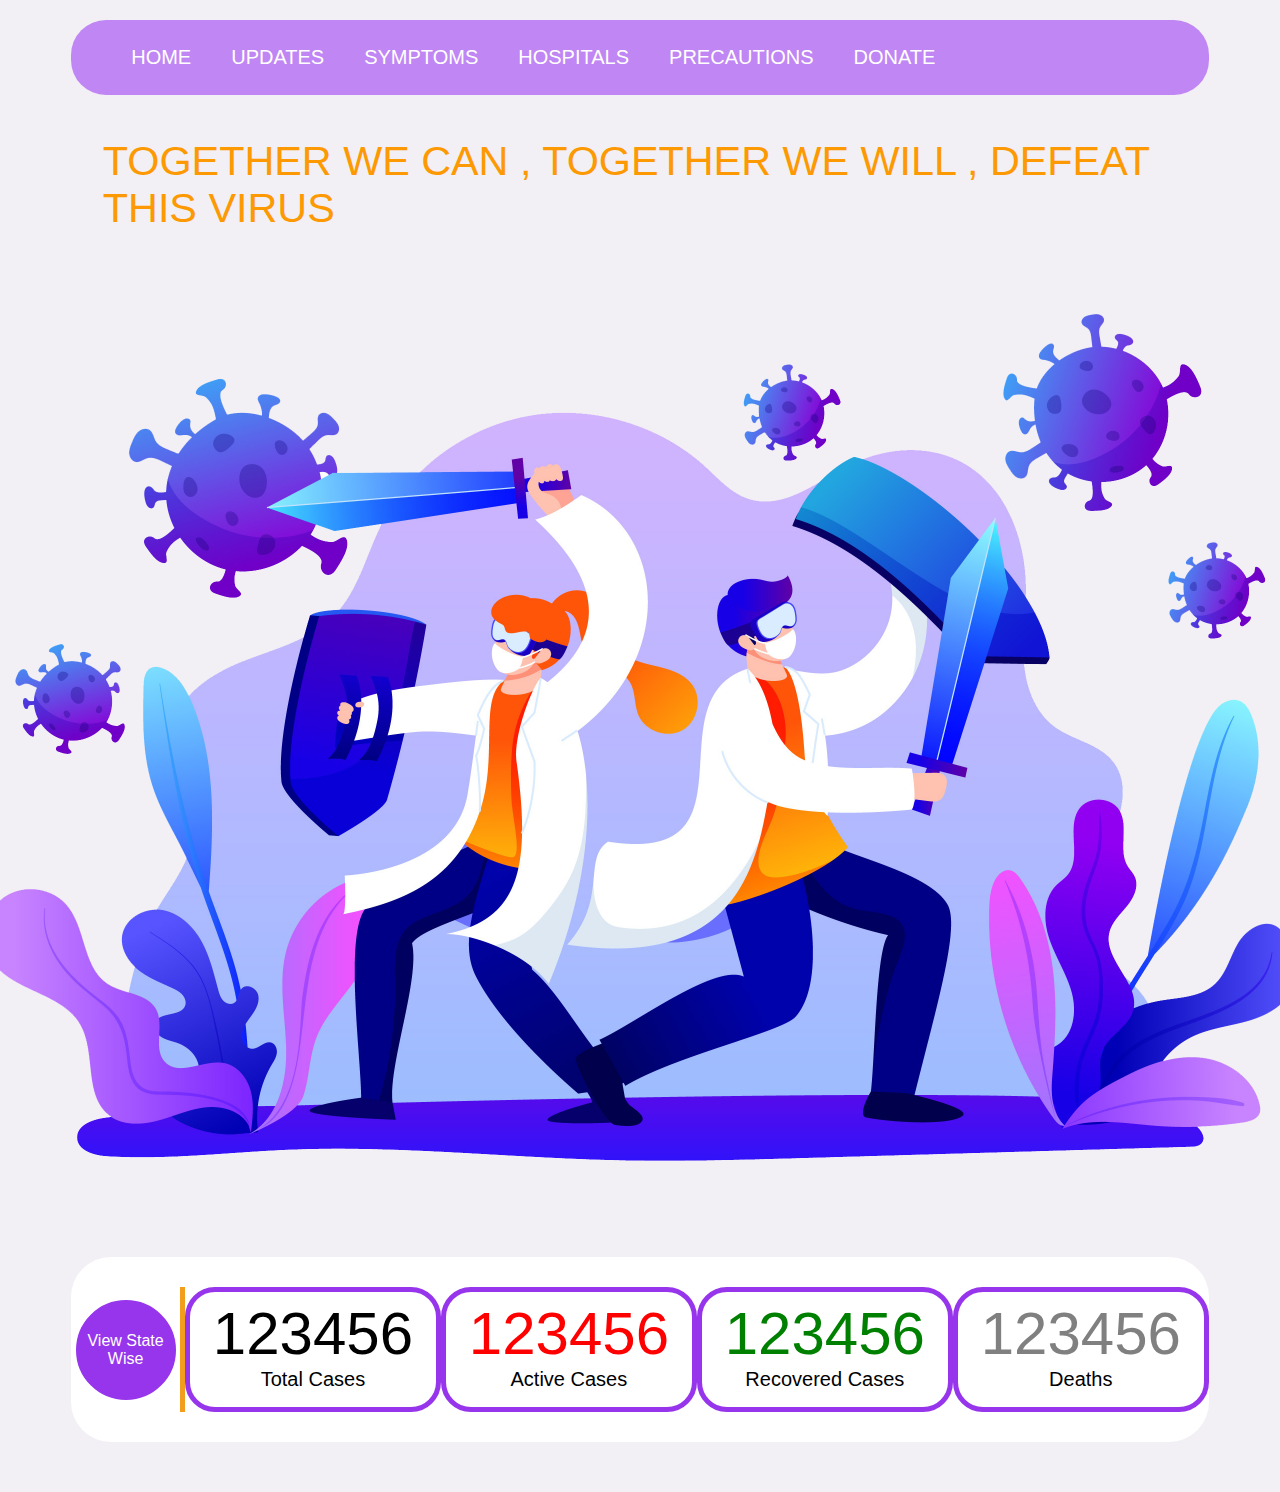
==== index.html @ a0e4c337 "Add files via upload" ====
<!DOCTYPE html>
<html lang="en">

<head>
    <meta charset="UTF-8">
    <meta name="viewport" content="width=device-width, initial-scale=1.0">
    <link rel="stylesheet" href="main.css">
    <link rel="stylesheet" href="https://cdnjs.cloudflare.com/ajax/libs/font-awesome/4.7.0/css/font-awesome.min.css">
    <title>Mehar Covid Informational</title>
</head>

<body>
    <!-- <header> -->
    <div class="navbar">
        <ul type="none">
            <li><a href="#">HOME</a></li>
            <li><a href='#'>UPDATES</a></li>
            <li><a href='#'>SYMPTOMS</a></li>
            <li><a href='#'>HOSPITALS</a></li>
            <li><a href='#'>PRECAUTIONS</a></li>
            <li><a href='#'>DONATE</a></li>
        </ul>
    </div>
    <!-- </header> -->
    <section class="main">
        <div class="motto">
            <p class="motto1">TOGETHER WE CAN , TOGETHER WE WILL , DEFEAT THIS VIRUS</p>
            <!-- <p class="motto1big">DEFEAT THIS VIRUS</p> -->
        </div>
        <div class="illustration">
            <img src="doctors.png" width="1500px" height="1000px">

        </div>
        <!-- <p class="motto2">All information you need related to COVID-19 is available on a single platform.<br></p> -->
    </section>
    <section>
        <div class="main2">

            <div class="state">
                <button class="button"><a href="#">View State Wise</a></button>
            </div>
            <div class="cases">
                <div class="tracker">
                    <p class="total">123456</p>
                    <p class="text">Total Cases</p>
                </div>
                <div class="tracker">
                    <p class="active">123456</p>
                    <p class="text">Active Cases</p>
                </div>
                <div class="tracker">
                    <p class="recovered">123456</p>
                    <p class="text">Recovered Cases</p>
                </div>
                <div class="tracker">
                    <p class="deaths">123456</p>
                    <p class="text">Deaths</p>
                </div>
            </div>
        </div>

    </section>


</body>

</html>
---- main.css ----
body{
    background-color: rgb(243, 240, 245);
}
.navbar{
    box-sizing: border-box;
    background-color:rgb(192, 134, 243);
    border-radius: 35px;
    display: flex;
    max-width: 90%;
    margin:auto;
    margin-top:20px;
}
.navbar ul{
    overflow: auto;
    display: flex;
    /* justify-content: space-around; */
}
.navbar li{
    float: left;
    padding: 5px 5px;
    margin: 5px 15px;
    font-family: Helvetica,Arial, sans-serif;
    font-size: 15pt;
}
.navbar li a{
    text-decoration: none;
    color: white;
}
.navbar li a:hover{
    color: rgb(4, 0, 255);
}

.main{
    display: flex;
    flex-direction: column;
    /* justify-content: center; */
    align-items: center;
    /* background-color: hotpink; */

}
.motto{
    /* background-color: yellow; */
    width: 85%;
}
.motto1{
    /* background-color: tomato; */
    font-family: Helvetica, sans-serif;
    color:rgb(253, 153, 2);
    font-size: 31pt;
    margin-top: 43px;
    margin-bottom:5px;
    display: flex;
    justify-content: center;
}
.motto1big{
    /* background-color: rgb(27, 23, 235); */
    font-family: Helvetica, sans-serif;
    color:rgb(243, 157, 29);
    font-size: 60pt;
    margin-top:0px;
    margin-bottom:0px;
    display: flex;
    justify-content: center;
}

.illustration{
    /* background-color: green; */
    width: 50%;
    display: flex;
    justify-content:center;
    margin-top:0px;
}
.motto2{
    background-color: violet;
    font-family: Helvetica, sans-serif;
    font-size: 15pt;
    margin-top:0px;
    display: flex;
    justify-content: center;
}
.main2{
    display: flex;
    max-width: 90%;
    margin:auto;
    margin-top: 20px;
    margin-bottom: 50px;
    background-color: white;
    padding-top:30px;
    padding-bottom:30px;
    border-radius: 40px;
}
.cases{
    /* background-color: lightcoral; */
    display: flex;
    justify-content: space-around;
    width: 90%;
}
.tracker{
    box-sizing: border-box;
    /* background-color: white; */
    border: 5px solid rgb(151, 53, 236);
    border-radius: 30px;
    width: 270px;
    height: 110px;
    padding: 7px;
    padding-bottom: 108px;
    
}
.tracker:hover{
    background-color: rgb(178, 103, 243);
    border: 5px solid rgb(178, 103, 243);
    color: white;
}
.total, .active, .recovered, .deaths{
    font-family: Helvetica, sans-serif;
    font-size: 45pt;
    text-align: center;
    /* background-color: crimson; */
    margin-bottom: 0px;
    margin-top: 0px;
}
.active{
    color: red;
}
.active:hover{
    color:white;
}
.recovered{
    color: green;
}
.recovered:hover{
    color: white;
}
.deaths{
    color: grey;
}
.deaths:hover{
    color: white;
}
.text{
    /* background-color: brown; */
    font-family: Helvetica, sans-serif;
    font-size: 15pt;
    text-align: center;
    margin-top: 0px;
    margin-bottom: 0px;
}
.state{
    display: flex;
    align-items: center;
    justify-content: center;
    /* background-color: chartreuse; */
    width: 10%;
    border-right:5px solid rgb(243, 157, 29);
}
.button{
    background:rgb(151, 53, 236);
    display: flex;
    align-items: center;
    font-family: Helvetica, sans-serif;
    font-size: 12pt;
    border: 5px solid rgb(151, 53, 236);
    border-radius: 55px;
    width: 100px;
    height: 100px;
}
a{
    text-decoration: none;
    color: white;
}
.button:hover{
    background-color: white;
    border: 5px solid rgb(151, 53, 236);
    
}
a:hover{
    color: rgb(151, 53, 236);
}
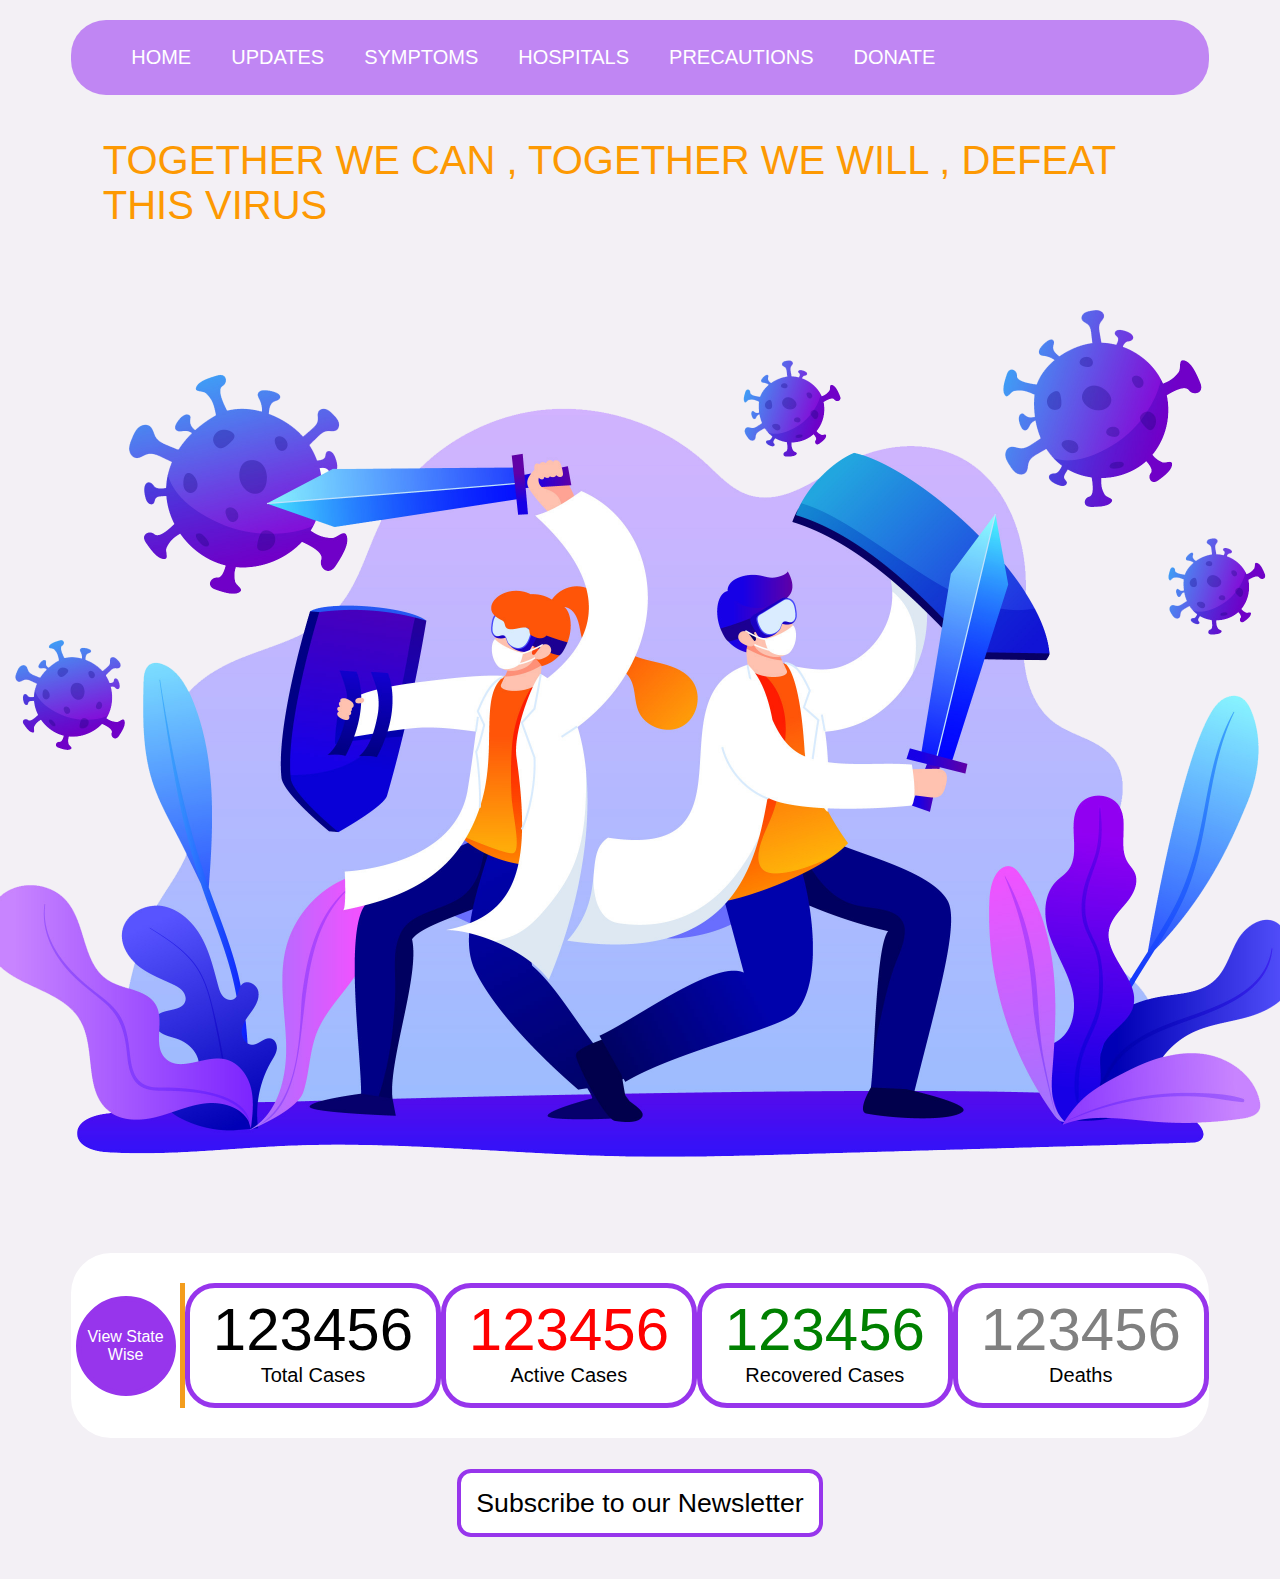
==== commit 8e9db2db: "Add files via upload" ====
--- a/index.html
+++ b/index.html
@@ -13,12 +13,12 @@
     <!-- <header> -->
     <div class="navbar">
         <ul type="none">
-            <li><a href="#">HOME</a></li>
-            <li><a href='#'>UPDATES</a></li>
-            <li><a href='#'>SYMPTOMS</a></li>
-            <li><a href='#'>HOSPITALS</a></li>
-            <li><a href='#'>PRECAUTIONS</a></li>
-            <li><a href='#'>DONATE</a></li>
+            <li><a href="index.html">HOME</a></li>
+            <li><a href="updates.html">UPDATES</a></li>
+            <li><a href="symptoms.html">SYMPTOMS</a></li>
+            <li><a href="hospital.html">HOSPITALS</a></li>
+            <li><a href="precautions.html">PRECAUTIONS</a></li>
+            <li><a href="https://www.pmcares.gov.in/en/" target="_blank">DONATE</a></li>
         </ul>
     </div>
     <!-- </header> -->
@@ -37,7 +37,7 @@
         <div class="main2">
 
             <div class="state">
-                <button class="button"><a href="#">View State Wise</a></button>
+                <button class="button"><a href="updates.html">View State Wise</a></button>
             </div>
             <div class="cases">
                 <div class="tracker">
@@ -60,6 +60,11 @@
         </div>
 
     </section>
+    <section>
+        <div class="news">
+            <a href="newsletter.html" class="newsl">Subscribe to our Newsletter</a>
+        </div>
+    </section>
 
 
 </body>
--- a/main.css
+++ b/main.css
@@ -46,7 +46,7 @@
     /* background-color: tomato; */
     font-family: Helvetica, sans-serif;
     color:rgb(253, 153, 2);
-    font-size: 31pt;
+    font-size: 30pt;
     margin-top: 43px;
     margin-bottom:5px;
     display: flex;
@@ -175,4 +175,25 @@
 }
 a:hover{
     color: rgb(151, 53, 236);
+}
+
+.news{
+    /* background-color: blue; */
+    text-align: center;
+    margin-bottom: 60px;
+}
+.newsl{
+    font-family: Helvetica, sans-serif;
+    background-color: white;
+    font-size: 20pt;
+    padding: 15px;
+    border-radius: 14px;
+    color: black;
+    border: solid 4px rgb(151, 53, 236);
+    margin-bottom: 30px;
+
+}
+.newsl:hover{
+    color: white;
+    background-color: rgb(151, 53, 236);
 }